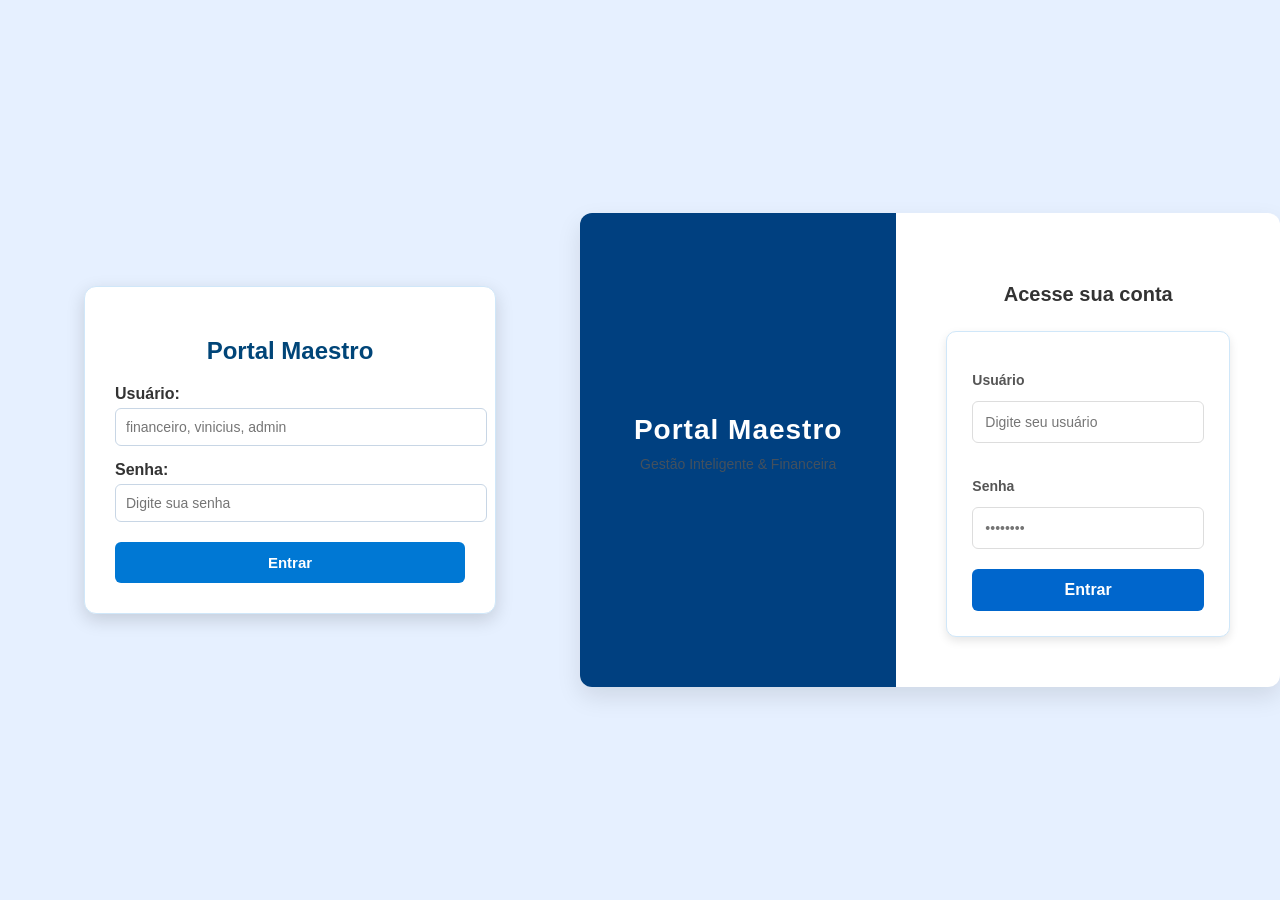
==== index.html @ 4ad625d0 "Atualização no site: ajustes no login e index" ====
<!DOCTYPE html>
<html lang="pt-BR">
<head>
  <meta charset="UTF-8">
  <title>Login - Portal Maestro</title>
  <link rel="stylesheet" href="azure.css">
</head>
<body>
  <main class="login-container">
    <form class="login-box" onsubmit="validarLogin(event)">
      <h2>Portal Maestro</h2>

      <label for="usuario">Usuário:</label>
      <input type="text" id="usuario" placeholder="financeiro, vinicius, admin" required>

      <label for="senha">Senha:</label>
      <input type="password" id="senha" placeholder="Digite sua senha" required>

      <button type="submit">Entrar</button>
    </form>
  </main>

  <script>
    // Usuários e senhas válidos
    const usuarios = {
      "financeiro": "1234",
      "vinicius": "abcd",
      "admin": "admin"
    };

    function validarLogin(event) {
      event.preventDefault();

      const usuario = document.getElementById("usuario").value;
      const senha = document.getElementById("senha").value;

      if (usuarios[usuario] && usuarios[usuario] === senha) {
        alert("Login realizado com sucesso!");
        window.location.href = "financeiro.html"; // redireciona para o portal
      } else {
        alert("Usuário ou senha inválidos!");
      }
    }
  </script>
</body>
</html><!DOCTYPE html>
<html lang="pt-BR">
<head>
  <meta charset="UTF-8">
  <meta name="viewport" content="width=device-width, initial-scale=1.0">
  <title> Maestro - Login</title>
  <style>
    /* Estilo inspirado no Azure/Modern UI */
    body {
      font-family: 'Segoe UI', Tahoma, Geneva, Verdana, sans-serif;
      background: #e6f0ff;
      display: flex;
      justify-content: center;
      align-items: center;
      height: 100vh;
      margin: 0;
    }

    .login-panel {
      background: #fff;
      display: flex;
      flex-direction: row;
      overflow: hidden;
      border-radius: 12px;
      box-shadow: 0 10px 25px rgba(0,0,0,0.1);
      width: 700px;
      min-height: 350px;
    }

    /* Lado Esquerdo - Branding */
    .login-left {
      flex: 1;
      background: #004080;
      color: #fff;
      display: flex;
      flex-direction: column;
      justify-content: center;
      align-items: center;
      padding: 40px;
      text-align: center;
    }

    .login-left h1 {
      margin: 0;
      font-size: 28px;
      letter-spacing: 1px;
    }

    .login-left p {
      font-size: 14px;
      opacity: 0.8;
      margin-top: 10px;
    }

    /* Lado Direito - Form */
    .login-right {
      flex: 1.2;
      padding: 50px;
      display: flex;
      flex-direction: column;
      justify-content: center;
    }

    .login-right h2 {
      margin-bottom: 25px;
      color: #333;
      font-size: 20px;
    }

    .login-right label {
      display: block;
      margin-bottom: 8px;
      font-weight: 600;
      color: #555;
      font-size: 14px;
    }

    .login-right input {
      width: 100%;
      padding: 12px;
      margin-bottom: 20px;
      border: 1px solid #ddd;
      border-radius: 6px;
      box-sizing: border-box; /* Garante que o padding não quebre a largura */
      transition: border 0.3s;
    }

    .login-right input:focus {
      border-color: #0066cc;
      outline: none;
    }

    .login-right button {
      width: 100%;
      padding: 12px;
      background: #0066cc;
      color: #fff;
      border: none;
      border-radius: 6px;
      font-weight: bold;
      font-size: 16px;
      cursor: pointer;
      transition: background 0.3s ease;
    }

    .login-right button:hover {
      background: #005bb5;
    }

    /* Responsividade simples */
    @media (max-width: 600px) {
      .login-panel {
        flex-direction: column;
        width: 90%;
      }
      .login-left { padding: 20px; }
    }
  </style>
</head>
<body>

  <div class="login-panel">
    <div class="login-left">
      <h1>Portal Maestro</h1>
      <p>Gestão Inteligente & Financeira</p>
    </div>
    
    <div class="login-right">
      <h2>Acesse sua conta</h2>
      <form id="loginForm">
        <label for="usuario">Usuário</label>
        <input type="text" id="usuario" placeholder="Digite seu usuário" required>

        <label for="senha">Senha</label>
        <input type="password" id="senha" placeholder="••••••••" required>

        <button type="submit">Entrar</button>
      </form>
    </div>
  </div>

  <script>
    // Banco de dados de usuários simulado
    const baseUsuarios = {
      "admin": { senha: "admin", redirect: "painel-admin.html" },
      "financeiro": { senha: "1234", redirect: "financeiro.html" },
      "vinicius": { senha: "abcd", redirect: "financeiro.html" },
      "financeiro.adm": { senha: "adm123", redirect: "financeiro.html" }
    };

    document.getElementById("loginForm").addEventListener("submit", function(event) {
      event.preventDefault();

      const userIn = document.getElementById("usuario").value.trim().toLowerCase();
      const passIn = document.getElementById("senha").value;

      const usuarioEncontrado = baseUsuarios[userIn];

      if (usuarioEncontrado && usuarioEncontrado.senha === passIn) {
        // Salva o estado do login
        localStorage.setItem("usuarioLogado", userIn);
        
        // Redireciona conforme o nível de acesso
        window.location.href = usuarioEncontrado.redirect;
      } else {
        alert("Usuário ou senha incorretos. Tente novamente.");
      }
    });
  </script>

</body>
</html>
---- azure.css ----
/* Estilo geral */
body {
  font-family: "Segoe UI", Arial, sans-serif;
  background-color: #f4f8fb;
  color: #333;
  margin: 0;
  padding: 0;
}

/* Cabeçalho */
header {
  display: flex;
  justify-content: space-between;
  align-items: center;
  background: #004080; /* azul escuro unificado */
  color: #fff;
  padding: 15px 30px;
  font-size: 22px;
  box-shadow: 0 2px 6px rgba(0,0,0,0.2);
  position: relative;
}

header a {
  color: #fff;
  text-decoration: none;
  font-weight: bold;
}

header a:hover {
  text-decoration: underline;
}

header .logo {
  font-weight: bold;
  font-size: 18px;
  color: #fff;
  text-decoration: none;
}

/* Botão de menu */
.menu-btn {
  background: #0066cc;
  color: #fff;
  border: none;
  padding: 8px 12px;
  border-radius: 4px;
  cursor: pointer;
  font-weight: bold;
  transition: background 0.3s ease;
}

.menu-btn:hover {
  background: #005bb5;
}

/* Dropdown estilizado */
.menu-dropdown {
  display: none;
  position: absolute;
  right: 20px;
  top: 60px;
  background: #0066cc;
  border-radius: 6px;
  box-shadow: 0 4px 8px rgba(0,0,0,0.2);
  animation: fadeIn 0.3s ease;
}

.menu-dropdown ul {
  list-style: none;
  margin: 0;
  padding: 0;
}

.menu-dropdown li {
  border-bottom: 1px solid rgba(255,255,255,0.2);
}

.menu-dropdown li:last-child {
  border-bottom: none;
}

.menu-dropdown a {
  display: block;
  padding: 10px 15px;
  color: #fff;
  text-decoration: none;
  transition: background 0.3s ease;
}

.menu-dropdown a:hover {
  background: #005bb5;
}

/* Conteúdo principal */
main {
  padding: 30px;
  max-width: 900px;
  margin: auto;
}

/* Títulos */
h2 {
  color: #004578;
  margin: 20px 0 15px;
  font-size: 24px;
  text-align: center;
}

h3 {
  color: #004578;
  margin-bottom: 10px;
  font-size: 18px;
}

p {
  text-align: center;
  color: #555;
}

/* Layout dos blocos do portal */
.portal {
  display: flex;
  justify-content: center;
  gap: 20px;
  margin-top: 30px;
  flex-wrap: wrap;
}

.portal section {
  flex: 1;
  max-width: 250px;
  background: #fff;
  border: 1px solid #d0e7f9;
  border-radius: 10px;
  padding: 20px;
  box-shadow: 0 4px 10px rgba(0,0,0,0.1);
  transition: transform 0.2s ease, box-shadow 0.2s ease;
  text-align: center;
}

.portal section:hover {
  transform: translateY(-5px);
  box-shadow: 0 6px 14px rgba(0,0,0,0.15);
}

.portal .actions {
  display: flex;
  justify-content: center;
  gap: 10px;
}

/* Formulários */
form {
  background: #fff;
  border: 1px solid #d0e7f9;
  border-radius: 10px;
  padding: 25px;
  box-shadow: 0 4px 10px rgba(0,0,0,0.1);
}

label {
  display: block;
  margin-top: 15px;
  font-weight: bold;
  color: #004578;
}

input, select, textarea {
  width: 100%;
  padding: 10px;
  margin-top: 5px;
  border: 1px solid #c8d6e5;
  border-radius: 6px;
  font-size: 14px;
}

textarea {
  min-height: 80px;
  resize: vertical;
}

/* Botões */
button {
  background-color: #0078d4;
  color: #fff;
  border: none;
  padding: 10px 16px;
  border-radius: 6px;
  cursor: pointer;
  font-size: 14px;
  transition: background-color 0.3s ease;
}

button:hover {
  background-color: #005a9e;
}

/* Tabelas */
table {
  width: 100%;
  border-collapse: collapse;
  margin-top: 25px;
  background: #fff;
  border-radius: 8px;
  overflow: hidden;
  box-shadow: 0 4px 12px rgba(0,0,0,0.1);
}

thead {
  background-color: #0078d4;
}

th {
  color: #fff;
  font-weight: bold;
  padding: 12px;
  text-align: left;
  font-size: 15px;
}

td {
  padding: 12px;
  border-bottom: 1px solid #e0e0e0;
  font-size: 14px;
}

tr:hover {
  background-color: #f4f8fb;
}

/* Login */
.login-container {
  display: flex;
  justify-content: center;
  align-items: center;
  height: 80vh;
}

.login-box {
  background: #fff;
  padding: 30px;
  border-radius: 12px;
  box-shadow: 0 6px 18px rgba(0,0,0,0.15);
  width: 350px;
  text-align: center;
}

.login-box h2 {
  margin-bottom: 20px;
  color: #004578;
}

.login-box label {
  display: block;
  text-align: left;
  margin-top: 15px;
  font-weight: bold;
  color: #333;
}

.login-box input {
  width: 100%;
  padding: 10px;
  margin-top: 5px;
  border: 1px solid #c8d6e5;
  border-radius: 6px;
  font-size: 14px;
}

.login-box input:focus {
  border-color: #0078d4;
  outline: none;
  box-shadow: 0 0 6px rgba(0,120,212,0.4);
}

.login-box button {
  margin-top: 20px;
  width: 100%;
  padding: 12px;
  font-size: 15px;
  font-weight: bold;
}

/* Responsividade */
@media (max-width: 768px) {
  nav ul {
    flex-direction: column;
    gap: 10px;
  }

  header {
    flex-direction: column;
    align-items: flex-start;
  }

  .portal {
    flex-direction: column;
    align-items: center;
  }
}

/* Animação suave */
@keyframes fadeIn {
  from {opacity: 0; transform: translateY(-10px);}
  to {opacity: 1; transform: translateY(0);}
}
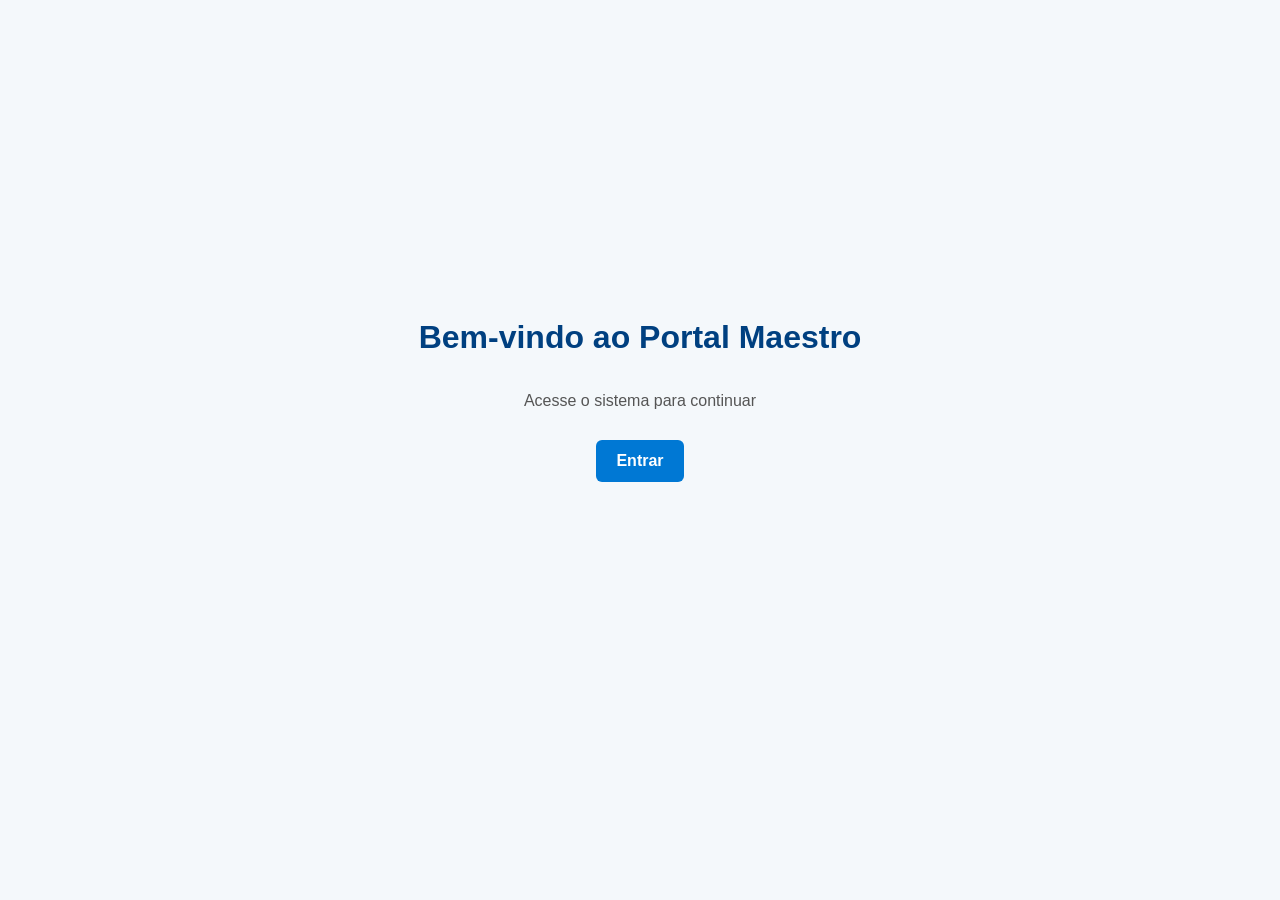
==== commit c0652b4a: "Atualização no site: ajustes no login e index" ====
--- a/index.html
+++ b/index.html
@@ -2,216 +2,47 @@
 <html lang="pt-BR">
 <head>
   <meta charset="UTF-8">
-  <title>Login - Portal Maestro</title>
+  <title>Portal Maestro</title>
   <link rel="stylesheet" href="azure.css">
-</head>
-<body>
-  <main class="login-container">
-    <form class="login-box" onsubmit="validarLogin(event)">
-      <h2>Portal Maestro</h2>
-
-      <label for="usuario">Usuário:</label>
-      <input type="text" id="usuario" placeholder="financeiro, vinicius, admin" required>
-
-      <label for="senha">Senha:</label>
-      <input type="password" id="senha" placeholder="Digite sua senha" required>
-
-      <button type="submit">Entrar</button>
-    </form>
-  </main>
-
-  <script>
-    // Usuários e senhas válidos
-    const usuarios = {
-      "financeiro": "1234",
-      "vinicius": "abcd",
-      "admin": "admin"
-    };
-
-    function validarLogin(event) {
-      event.preventDefault();
-
-      const usuario = document.getElementById("usuario").value;
-      const senha = document.getElementById("senha").value;
-
-      if (usuarios[usuario] && usuarios[usuario] === senha) {
-        alert("Login realizado com sucesso!");
-        window.location.href = "financeiro.html"; // redireciona para o portal
-      } else {
-        alert("Usuário ou senha inválidos!");
-      }
-    }
-  </script>
-</body>
-</html><!DOCTYPE html>
-<html lang="pt-BR">
-<head>
-  <meta charset="UTF-8">
-  <meta name="viewport" content="width=device-width, initial-scale=1.0">
-  <title> Maestro - Login</title>
   <style>
-    /* Estilo inspirado no Azure/Modern UI */
-    body {
-      font-family: 'Segoe UI', Tahoma, Geneva, Verdana, sans-serif;
-      background: #e6f0ff;
+    .inicio-container {
       display: flex;
       justify-content: center;
       align-items: center;
-      height: 100vh;
-      margin: 0;
-    }
-
-    .login-panel {
-      background: #fff;
-      display: flex;
-      flex-direction: row;
-      overflow: hidden;
-      border-radius: 12px;
-      box-shadow: 0 10px 25px rgba(0,0,0,0.1);
-      width: 700px;
-      min-height: 350px;
-    }
-
-    /* Lado Esquerdo - Branding */
-    .login-left {
-      flex: 1;
-      background: #004080;
-      color: #fff;
-      display: flex;
+      height: 80vh;
       flex-direction: column;
-      justify-content: center;
-      align-items: center;
-      padding: 40px;
       text-align: center;
     }
-
-    .login-left h1 {
-      margin: 0;
-      font-size: 28px;
-      letter-spacing: 1px;
+    .inicio-container h1 {
+      color: #004080;
+      margin-bottom: 20px;
     }
-
-    .login-left p {
-      font-size: 14px;
-      opacity: 0.8;
-      margin-top: 10px;
+    .inicio-container p {
+      color: #555;
+      margin-bottom: 30px;
     }
-
-    /* Lado Direito - Form */
-    .login-right {
-      flex: 1.2;
-      padding: 50px;
-      display: flex;
-      flex-direction: column;
-      justify-content: center;
-    }
-
-    .login-right h2 {
-      margin-bottom: 25px;
-      color: #333;
-      font-size: 20px;
-    }
-
-    .login-right label {
-      display: block;
-      margin-bottom: 8px;
-      font-weight: 600;
-      color: #555;
-      font-size: 14px;
-    }
-
-    .login-right input {
-      width: 100%;
-      padding: 12px;
-      margin-bottom: 20px;
-      border: 1px solid #ddd;
-      border-radius: 6px;
-      box-sizing: border-box; /* Garante que o padding não quebre a largura */
-      transition: border 0.3s;
-    }
-
-    .login-right input:focus {
-      border-color: #0066cc;
-      outline: none;
-    }
-
-    .login-right button {
-      width: 100%;
-      padding: 12px;
-      background: #0066cc;
+    .btn-entrar {
+      background-color: #0078d4;
       color: #fff;
       border: none;
+      padding: 12px 20px;
       border-radius: 6px;
+      cursor: pointer;
+      font-size: 16px;
       font-weight: bold;
-      font-size: 16px;
-      cursor: pointer;
-      transition: background 0.3s ease;
+      transition: background-color 0.3s ease;
     }
-
-    .login-right button:hover {
-      background: #005bb5;
-    }
-
-    /* Responsividade simples */
-    @media (max-width: 600px) {
-      .login-panel {
-        flex-direction: column;
-        width: 90%;
-      }
-      .login-left { padding: 20px; }
+    .btn-entrar:hover {
+      background-color: #005a9e;
     }
   </style>
 </head>
 <body>
-
-  <div class="login-panel">
-    <div class="login-left">
-      <h1>Portal Maestro</h1>
-      <p>Gestão Inteligente & Financeira</p>
-    </div>
-    
-    <div class="login-right">
-      <h2>Acesse sua conta</h2>
-      <form id="loginForm">
-        <label for="usuario">Usuário</label>
-        <input type="text" id="usuario" placeholder="Digite seu usuário" required>
-
-        <label for="senha">Senha</label>
-        <input type="password" id="senha" placeholder="••••••••" required>
-
-        <button type="submit">Entrar</button>
-      </form>
-    </div>
-  </div>
-
-  <script>
-    // Banco de dados de usuários simulado
-    const baseUsuarios = {
-      "admin": { senha: "admin", redirect: "painel-admin.html" },
-      "financeiro": { senha: "1234", redirect: "financeiro.html" },
-      "vinicius": { senha: "abcd", redirect: "financeiro.html" },
-      "financeiro.adm": { senha: "adm123", redirect: "financeiro.html" }
-    };
-
-    document.getElementById("loginForm").addEventListener("submit", function(event) {
-      event.preventDefault();
-
-      const userIn = document.getElementById("usuario").value.trim().toLowerCase();
-      const passIn = document.getElementById("senha").value;
-
-      const usuarioEncontrado = baseUsuarios[userIn];
-
-      if (usuarioEncontrado && usuarioEncontrado.senha === passIn) {
-        // Salva o estado do login
-        localStorage.setItem("usuarioLogado", userIn);
-        
-        // Redireciona conforme o nível de acesso
-        window.location.href = usuarioEncontrado.redirect;
-      } else {
-        alert("Usuário ou senha incorretos. Tente novamente.");
-      }
-    });
-  </script>
-
+  <main class="inicio-container">
+    <h1>Bem-vindo ao Portal Maestro</h1>
+    <p>Acesse o sistema para continuar</p>
+    <!-- Botão que leva para login.html -->
+    <button class="btn-entrar" onclick="window.location.href='login.html'">Entrar</button>
+  </main>
 </body>
 </html>
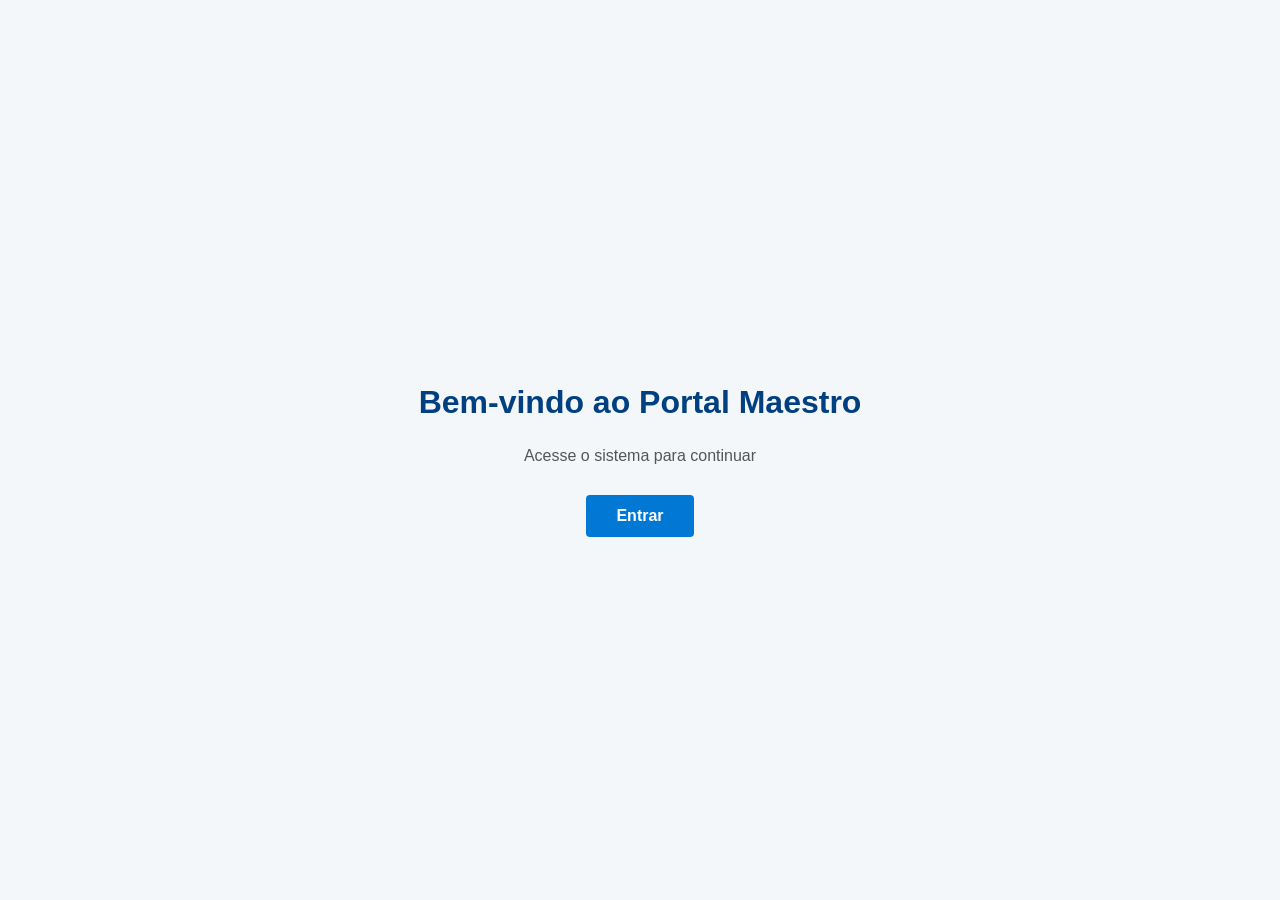
==== commit 38bd7f56: "Atualização no site: ajustes no login e index" ====
--- a/index.html
+++ b/index.html
@@ -1,48 +1,69 @@
 <!DOCTYPE html>
 <html lang="pt-BR">
 <head>
-  <meta charset="UTF-8">
-  <title>Portal Maestro</title>
-  <link rel="stylesheet" href="azure.css">
-  <style>
-    .inicio-container {
-      display: flex;
-      justify-content: center;
-      align-items: center;
-      height: 80vh;
-      flex-direction: column;
-      text-align: center;
-    }
-    .inicio-container h1 {
-      color: #004080;
-      margin-bottom: 20px;
-    }
-    .inicio-container p {
-      color: #555;
-      margin-bottom: 30px;
-    }
-    .btn-entrar {
-      background-color: #0078d4;
-      color: #fff;
-      border: none;
-      padding: 12px 20px;
-      border-radius: 6px;
-      cursor: pointer;
-      font-size: 16px;
-      font-weight: bold;
-      transition: background-color 0.3s ease;
-    }
-    .btn-entrar:hover {
-      background-color: #005a9e;
-    }
-  </style>
+    <meta charset="UTF-8">
+    <meta name="viewport" content="width=device-width, initial-scale=1.0">
+    <title>Portal Maestro</title>
+    <style>
+        /* Reset básico para garantir que o layout ocupe a tela toda */
+        body, html {
+            margin: 0;
+            padding: 0;
+            height: 100%;
+            font-family: 'Segoe UI', Tahoma, Geneva, Verdana, sans-serif;
+        }
+
+        .inicio-container {
+            display: flex;
+            justify-content: center;
+            align-items: center;
+            height: 100vh; /* Ocupa 100% da altura da tela */
+            flex-direction: column;
+            text-align: center;
+            background-color: #f4f7f9; /* Um fundo leve para combinar com o estilo Azure */
+        }
+
+        .inicio-container h1 {
+            color: #004080;
+            margin-bottom: 10px;
+        }
+
+        .inicio-container p {
+            color: #555;
+            margin-bottom: 30px;
+        }
+
+        .btn-entrar {
+            background-color: #0078d4;
+            color: #fff;
+            border: none;
+            padding: 12px 30px;
+            border-radius: 4px;
+            cursor: pointer;
+            font-size: 16px;
+            font-weight: 600;
+            transition: background-color 0.3s ease, transform 0.1s;
+        }
+
+        .btn-entrar:hover {
+            background-color: #005a9e;
+        }
+
+        .btn-entrar:active {
+            transform: scale(0.98);
+        }
+    </style>
 </head>
 <body>
-  <main class="inicio-container">
-    <h1>Bem-vindo ao Portal Maestro</h1>
-    <p>Acesse o sistema para continuar</p>
-    <!-- Botão que leva para login.html -->
-    <button class="btn-entrar" onclick="window.location.href='login.html'">Entrar</button>
-  </main>
+
+    <main class="inicio-container">
+        <h1>Bem-vindo ao Portal Maestro</h1>
+        <p>Acesse o sistema para continuar</p>
+        
+        <button class="btn-entrar" onclick="window.location.href='login.html'">
+            Entrar
+        </button>
+    </main>
+
 </body>
 </html>
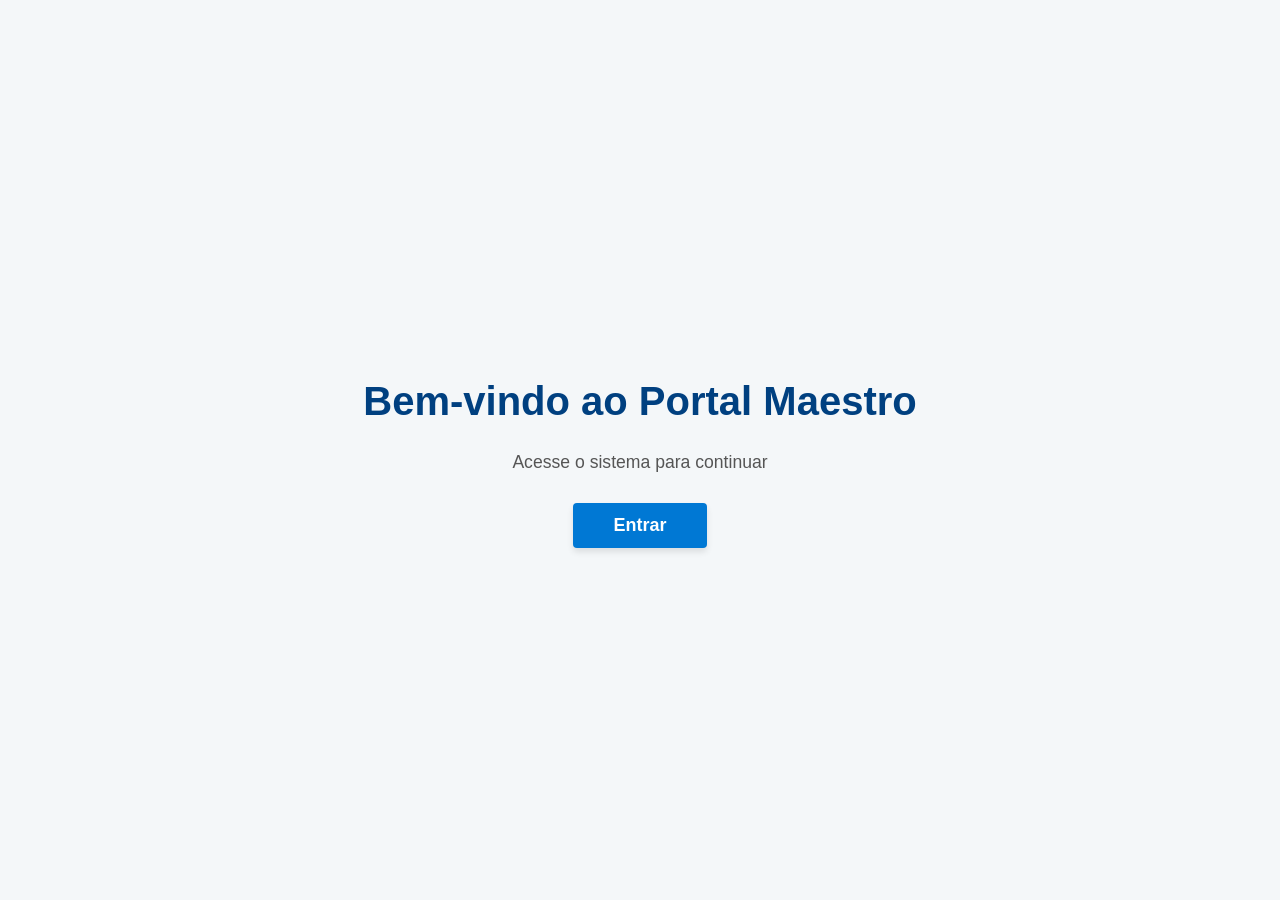
==== commit ccb35e05: "Atualização no site: ajustes no login e index" ====
--- a/index.html
+++ b/index.html
@@ -11,38 +11,41 @@
             padding: 0;
             height: 100%;
             font-family: 'Segoe UI', Tahoma, Geneva, Verdana, sans-serif;
+            background-color: #f4f7f9; /* Fundo suave estilo Azure */
         }
 
         .inicio-container {
             display: flex;
             justify-content: center;
             align-items: center;
-            height: 100vh; /* Ocupa 100% da altura da tela */
+            height: 100vh;
             flex-direction: column;
             text-align: center;
-            background-color: #f4f7f9; /* Um fundo leve para combinar com o estilo Azure */
         }
 
         .inicio-container h1 {
             color: #004080;
             margin-bottom: 10px;
+            font-size: 2.5rem;
         }
 
         .inicio-container p {
             color: #555;
             margin-bottom: 30px;
+            font-size: 1.1rem;
         }
 
         .btn-entrar {
             background-color: #0078d4;
             color: #fff;
             border: none;
-            padding: 12px 30px;
+            padding: 12px 40px;
             border-radius: 4px;
             cursor: pointer;
-            font-size: 16px;
+            font-size: 18px;
             font-weight: 600;
             transition: background-color 0.3s ease, transform 0.1s;
+            box-shadow: 0 4px 6px rgba(0, 0, 0, 0.1);
         }
 
         .btn-entrar:hover {
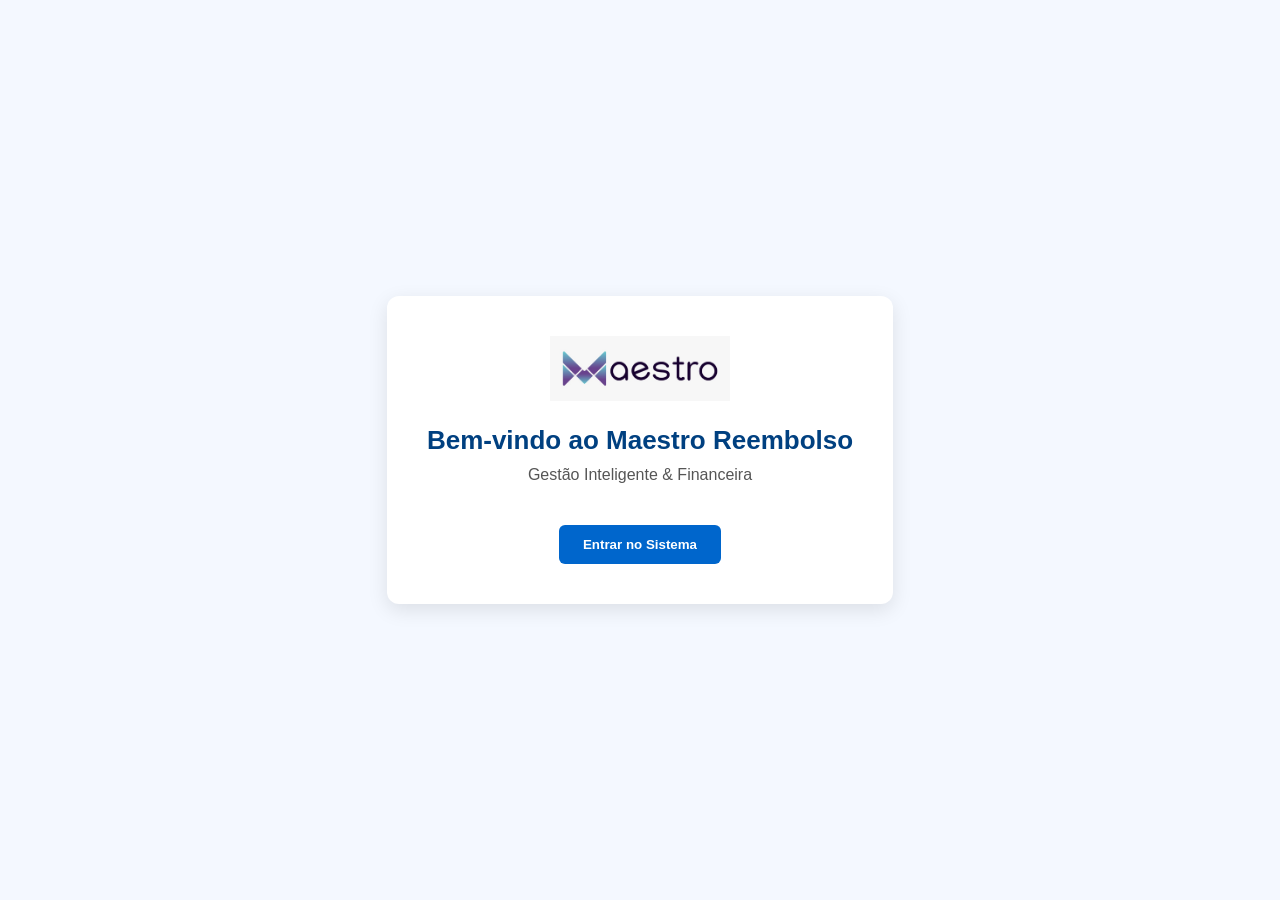
==== commit 73a6838c: "Atualização no site: ajustes no login e index" ====
--- a/index.html
+++ b/index.html
@@ -1,72 +1,72 @@
 <!DOCTYPE html>
 <html lang="pt-BR">
 <head>
-    <meta charset="UTF-8">
-    <meta name="viewport" content="width=device-width, initial-scale=1.0">
-    <title>Portal Maestro</title>
-    <style>
-        /* Reset básico para garantir que o layout ocupe a tela toda */
-        body, html {
-            margin: 0;
-            padding: 0;
-            height: 100%;
-            font-family: 'Segoe UI', Tahoma, Geneva, Verdana, sans-serif;
-            background-color: #f4f7f9; /* Fundo suave estilo Azure */
-        }
+  <meta charset="UTF-8">
+  <title>Portal Maestro</title>
+  <style>
+    body {
+      font-family: 'Segoe UI', Tahoma, sans-serif;
+      background: #f4f8ff;
+      margin: 0;
+      height: 100vh;
+      display: flex;
+      justify-content: center;
+      align-items: center;
+    }
 
-        .inicio-container {
-            display: flex;
-            justify-content: center;
-            align-items: center;
-            height: 100vh;
-            flex-direction: column;
-            text-align: center;
-        }
+    .welcome {
+      text-align: center;
+      background: #fff;
+      padding: 40px;
+      border-radius: 12px;
+      box-shadow: 0 6px 20px rgba(0,0,0,0.1);
+    }
 
-        .inicio-container h1 {
-            color: #004080;
-            margin-bottom: 10px;
-            font-size: 2.5rem;
-        }
+    .welcome img {
+      max-width: 180px; /* tamanho do logo */
+      margin-bottom: 20px;
+    }
 
-        .inicio-container p {
-            color: #555;
-            margin-bottom: 30px;
-            font-size: 1.1rem;
-        }
+    .welcome h1 {
+      color: #004080;
+      margin: 0;
+      font-size: 26px;
+    }
 
-        .btn-entrar {
-            background-color: #0078d4;
-            color: #fff;
-            border: none;
-            padding: 12px 40px;
-            border-radius: 4px;
-            cursor: pointer;
-            font-size: 18px;
-            font-weight: 600;
-            transition: background-color 0.3s ease, transform 0.1s;
-            box-shadow: 0 4px 6px rgba(0, 0, 0, 0.1);
-        }
+    .welcome p {
+      color: #555;
+      font-size: 16px;
+      margin-top: 10px;
+    }
 
-        .btn-entrar:hover {
-            background-color: #005a9e;
-        }
+    .welcome button {
+      margin-top: 25px;
+      padding: 12px 24px;
+      border: none;
+      border-radius: 6px;
+      background: #0066cc;
+      color: #fff;
+      font-weight: bold;
+      cursor: pointer;
+      transition: background 0.3s ease;
+    }
 
-        .btn-entrar:active {
-            transform: scale(0.98);
-        }
-    </style>
+    .welcome button:hover {
+      background: #004080;
+    }
+  </style>
 </head>
 <body>
+  <div class="welcome">
+    <!-- Logo da empresa -->
+    <img src="img/src/logo.png" alt="Logo Maestro">
 
-    <main class="inicio-container">
-        <h1>Bem-vindo ao Portal Maestro</h1>
-        <p>Acesse o sistema para continuar</p>
-        
-        <button class="btn-entrar" onclick="window.location.href='login.html'">
-            Entrar
-        </button>
-    </main>
+    <!-- Título e subtítulo -->
+    <h1>Bem-vindo ao Maestro Reembolso</h1>
+    <p>Gestão Inteligente & Financeira</p>
 
+    <!-- Botão para acessar login -->
+    <button onclick="window.location.href='login.html'">Entrar no Sistema</button>
+  </div>
 </body>
 </html>
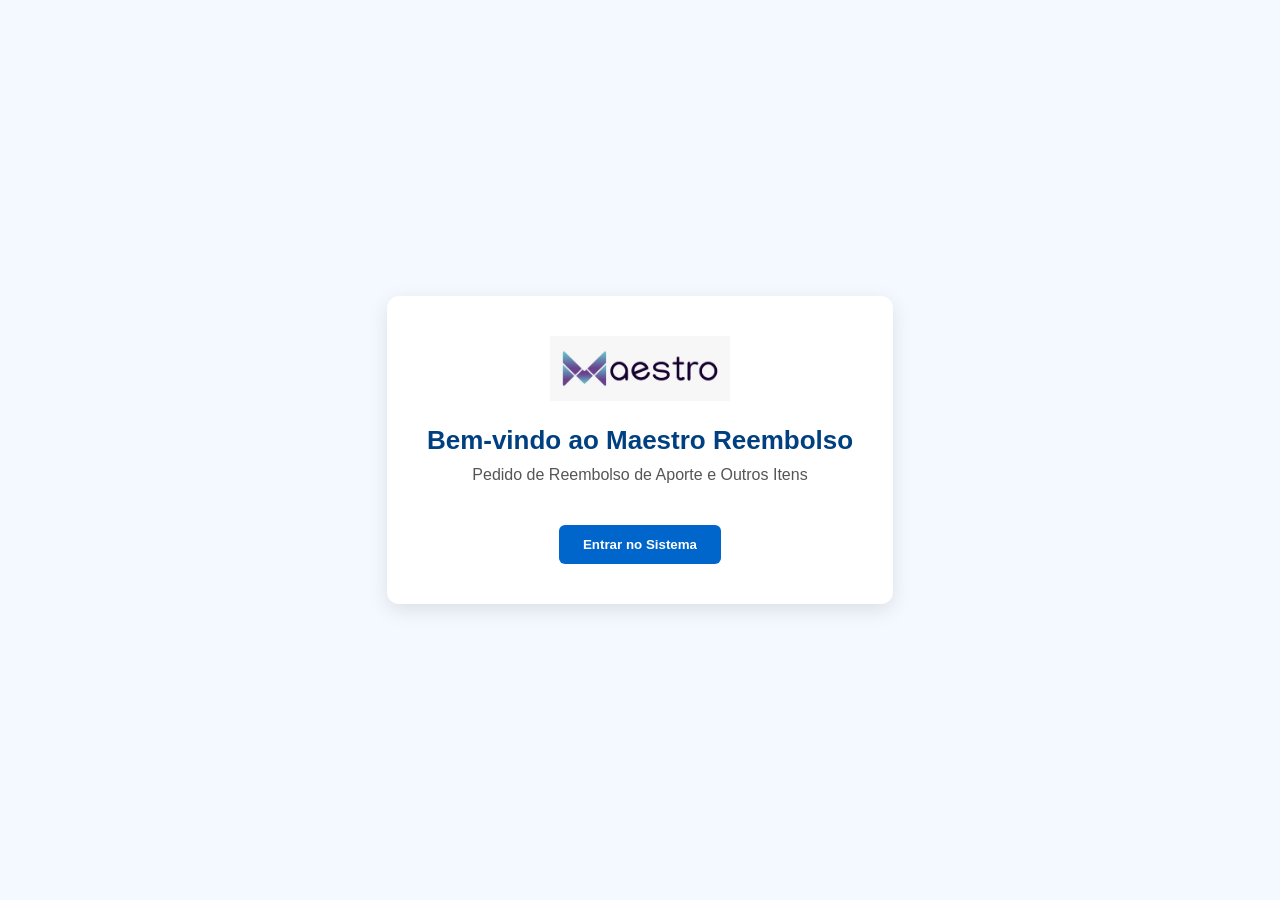
==== commit b091f3a1: "Atualização no site: ajustes no login e index" ====
--- a/index.html
+++ b/index.html
@@ -63,7 +63,7 @@
 
     <!-- Título e subtítulo -->
     <h1>Bem-vindo ao Maestro Reembolso</h1>
-    <p>Gestão Inteligente & Financeira</p>
+    <p>Pedido de Reembolso de Aporte e Outros Itens</p>
 
     <!-- Botão para acessar login -->
     <button onclick="window.location.href='login.html'">Entrar no Sistema</button>
